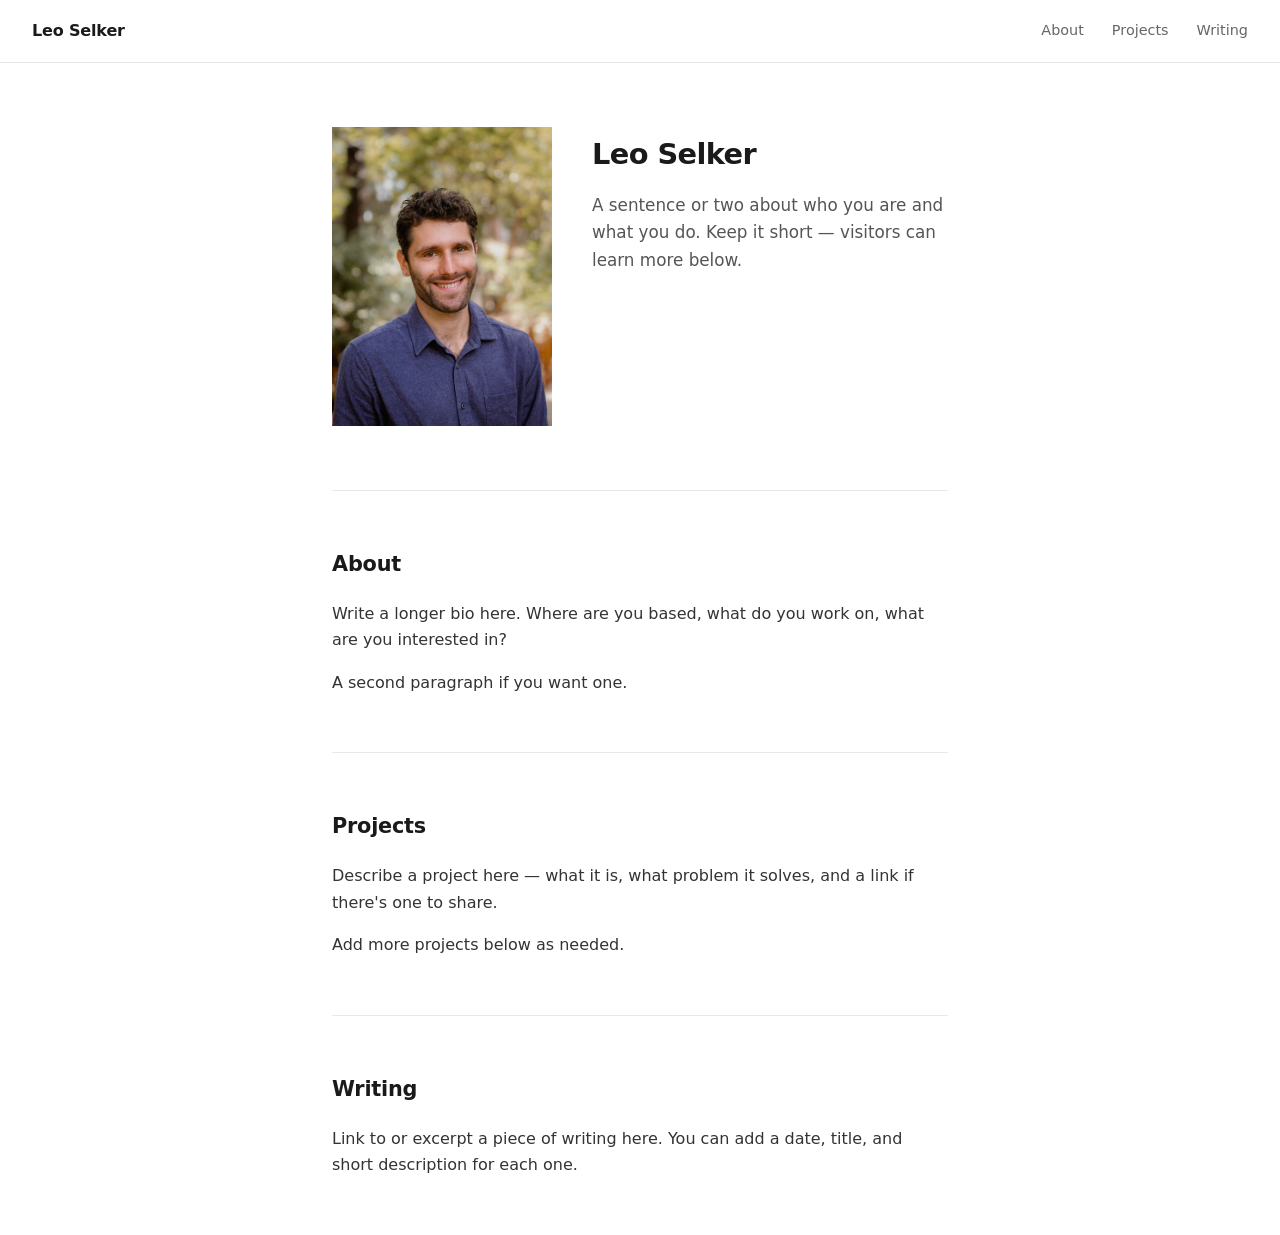
==== index.html @ bfef5b64 "Initial commit" ====
<!DOCTYPE html>
<html lang="en">
<head>
  <meta charset="UTF-8">
  <meta name="viewport" content="width=device-width, initial-scale=1.0">
  <title>Leo Selker</title>
  <link rel="stylesheet" href="style.css">
</head>
<body>
  <nav>
    <a href="#top" class="site-name">Leo Selker</a>
    <a href="#about">About</a>
    <a href="#projects">Projects</a>
    <a href="#writing">Writing</a>
  </nav>

  <main>
    <section id="top" class="home">
      <img src="photo.jpg" alt="Leo Selker">
      <div class="home-text">
        <h1>Leo Selker</h1>
        <p>A sentence or two about who you are and what you do. Keep it short — visitors can learn more below.</p>
      </div>
    </section>

    <section id="about" class="page">
      <h2>About</h2>
      <p>Write a longer bio here. Where are you based, what do you work on, what are you interested in?</p>
      <p>A second paragraph if you want one.</p>
    </section>

    <section id="projects" class="page">
      <h2>Projects</h2>
      <p>Describe a project here — what it is, what problem it solves, and a link if there's one to share.</p>
      <p>Add more projects below as needed.</p>
    </section>

    <section id="writing" class="page">
      <h2>Writing</h2>
      <p>Link to or excerpt a piece of writing here. You can add a date, title, and short description for each one.</p>
    </section>
  </main>
</body>
</html>
---- style.css ----
*, *::before, *::after {
  box-sizing: border-box;
  margin: 0;
  padding: 0;
}

html {
  scroll-behavior: smooth;
}

body {
  font-family: -apple-system, BlinkMacSystemFont, 'Segoe UI', system-ui, sans-serif;
  color: #1a1a1a;
  background: #fff;
  line-height: 1.65;
}

/* ── Navigation ── */
nav {
  position: sticky;
  top: 0;
  z-index: 10;
  display: flex;
  align-items: center;
  gap: 1.75rem;
  padding: 1.1rem 2rem;
  background: rgba(255, 255, 255, 0.92);
  backdrop-filter: blur(8px);
  border-bottom: 1px solid #e8e8e8;
}

nav .site-name {
  font-weight: 600;
  font-size: 1rem;
  color: #1a1a1a;
  text-decoration: none;
  margin-right: auto;
  letter-spacing: -0.01em;
}

nav a {
  text-decoration: none;
  color: #666;
  font-size: 0.9rem;
}

nav a:hover {
  color: #1a1a1a;
}

/* ── Page wrapper ── */
main {
  max-width: 680px;
  margin: 0 auto;
  padding: 0 2rem;
}

/* ── Home section ── */
.home {
  display: flex;
  flex-direction: row;
  align-items: flex-start;
  gap: 2.5rem;
  padding: 4rem 0;
}

.home img {
  width: 220px;
  height: auto;
  flex-shrink: 0;
  display: block;
}

.home-text {
  display: flex;
  flex-direction: column;
  gap: 0.85rem;
  padding-top: 0.25rem;
}

.home h1 {
  font-size: 1.8rem;
  font-weight: 600;
  letter-spacing: -0.02em;
}

.home p {
  font-size: 1.05rem;
  color: #555;
}

/* ── Content sections ── */
.page {
  padding: 3.5rem 0;
  border-top: 1px solid #e8e8e8;
}

.page h2 {
  font-size: 1.3rem;
  font-weight: 600;
  letter-spacing: -0.01em;
  margin-bottom: 1.25rem;
}

.page p {
  font-size: 1rem;
  color: #333;
  margin-bottom: 1rem;
}

.page p:last-child {
  margin-bottom: 0;
}

/* ── Responsive ── */
@media (max-width: 480px) {
  nav {
    gap: 1.2rem;
    padding: 1rem 1.25rem;
  }

  main {
    padding: 0 1.25rem;
  }

  .home {
    flex-direction: column;
  }

  .home img {
    width: 100%;
  }

  .home h1 {
    font-size: 1.5rem;
  }
}
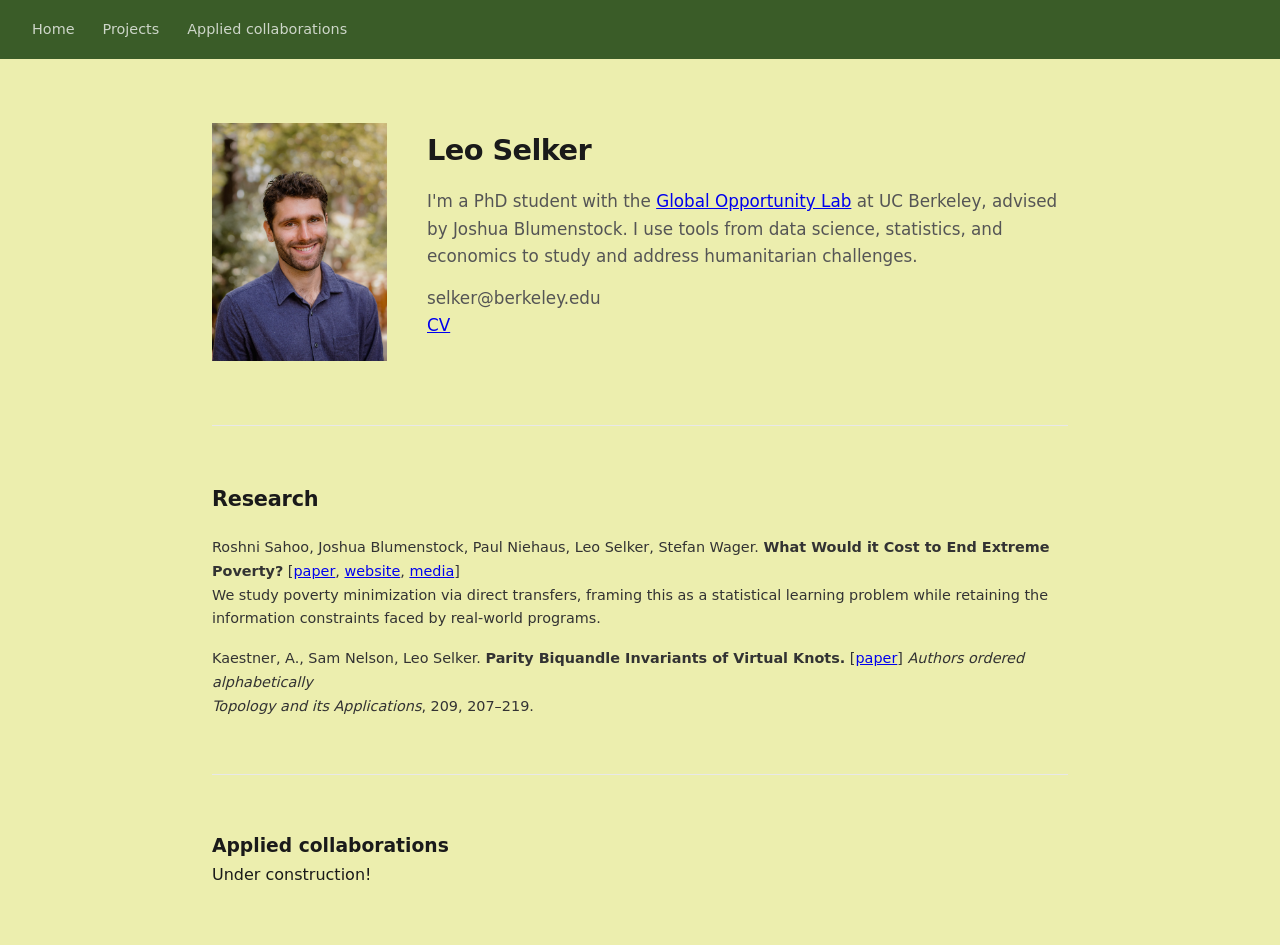
==== commit 39cdfadf: "Fixing paths" ====
--- a/index.html
+++ b/index.html
@@ -8,10 +8,9 @@
 </head>
 <body>
   <nav>
-    <a href="#top" class="site-name">Leo Selker</a>
-    <a href="#about">About</a>
+    <a href="#top">Home</a>
     <a href="#projects">Projects</a>
-    <a href="#writing">Writing</a>
+    <a href="#collaborations">Applied collaborations</a>
   </nav>
 
   <main>
@@ -19,26 +18,30 @@
       <img src="photo.jpg" alt="Leo Selker">
       <div class="home-text">
         <h1>Leo Selker</h1>
-        <p>A sentence or two about who you are and what you do. Keep it short — visitors can learn more below.</p>
+        <p>
+	   I'm a PhD student with the <a href=https://gol.berkeley.edu/>Global Opportunity Lab</a> at UC Berkeley, advised by Joshua Blumenstock. I use tools from data science, statistics, and economics to study and address humanitarian challenges.
+	</p>
+        <p>selker@berkeley.edu<br><a href="cv_20251217.pdf">CV</a></p>
       </div>
     </section>
 
-    <section id="about" class="page">
-      <h2>About</h2>
-      <p>Write a longer bio here. Where are you based, what do you work on, what are you interested in?</p>
-      <p>A second paragraph if you want one.</p>
+    <section id="projects" class="page">
+      <h2>Research</h2>
+      <p>
+        Roshni Sahoo, Joshua Blumenstock, Paul Niehaus, Leo Selker, Stefan Wager. <strong>What Would it Cost to End Extreme Poverty?</strong>
+        [<a href="eop_20251209.pdf">paper</a>, <a href="https://cega.berkeley.edu/end-of-poverty/">website</a>, <a href="https://www.vox.com/future-perfect/472422/the-low-low-cost-of-ending-extreme-poverty">media</a>]<br>
+        We study poverty minimization via direct transfers, framing this as a statistical learning problem while retaining the information constraints faced by real-world programs.
+      </p>
+      <p>
+        Kaestner, A., Sam Nelson, Leo Selker. <strong>Parity Biquandle Invariants of Virtual Knots.</strong>
+        [<a href="http://doi.org/10.1016/J.TOPOL.2016.06.010">paper</a>] <em>Authors ordered alphabetically</em> <br>
+        <em>Topology and its Applications</em>, 209, 207–219. 
+      </p>
     </section>
-
-    <section id="projects" class="page">
-      <h2>Projects</h2>
-      <p>Describe a project here — what it is, what problem it solves, and a link if there's one to share.</p>
-      <p>Add more projects below as needed.</p>
-    </section>
-
-    <section id="writing" class="page">
-      <h2>Writing</h2>
-      <p>Link to or excerpt a piece of writing here. You can add a date, title, and short description for each one.</p>
-    </section>
+    <section id="collaborations" class="page">
+      <h3> Applied collaborations</h3>
+      <h>Under construction!</h>
+    </sectiopn>
   </main>
 </body>
 </html>
--- a/style.css
+++ b/style.css
@@ -11,7 +11,7 @@
 body {
   font-family: -apple-system, BlinkMacSystemFont, 'Segoe UI', system-ui, sans-serif;
   color: #1a1a1a;
-  background: #fff;
+  background: #eceeae;
   line-height: 1.65;
 }
 
@@ -24,33 +24,22 @@
   align-items: center;
   gap: 1.75rem;
   padding: 1.1rem 2rem;
-  background: rgba(255, 255, 255, 0.92);
-  backdrop-filter: blur(8px);
-  border-bottom: 1px solid #e8e8e8;
-}
-
-nav .site-name {
-  font-weight: 600;
-  font-size: 1rem;
-  color: #1a1a1a;
-  text-decoration: none;
-  margin-right: auto;
-  letter-spacing: -0.01em;
+  background: #3a5c28;
 }
 
 nav a {
   text-decoration: none;
-  color: #666;
+  color: rgba(255, 255, 255, 0.75);
   font-size: 0.9rem;
 }
 
 nav a:hover {
-  color: #1a1a1a;
+  color: #fff;
 }
 
 /* ── Page wrapper ── */
 main {
-  max-width: 680px;
+  max-width: 920px;
   margin: 0 auto;
   padding: 0 2rem;
 }
@@ -65,7 +54,7 @@
 }
 
 .home img {
-  width: 220px;
+  width: 175px;
   height: auto;
   flex-shrink: 0;
   display: block;
@@ -103,7 +92,7 @@
 }
 
 .page p {
-  font-size: 1rem;
+  font-size: 0.9rem;
   color: #333;
   margin-bottom: 1rem;
 }
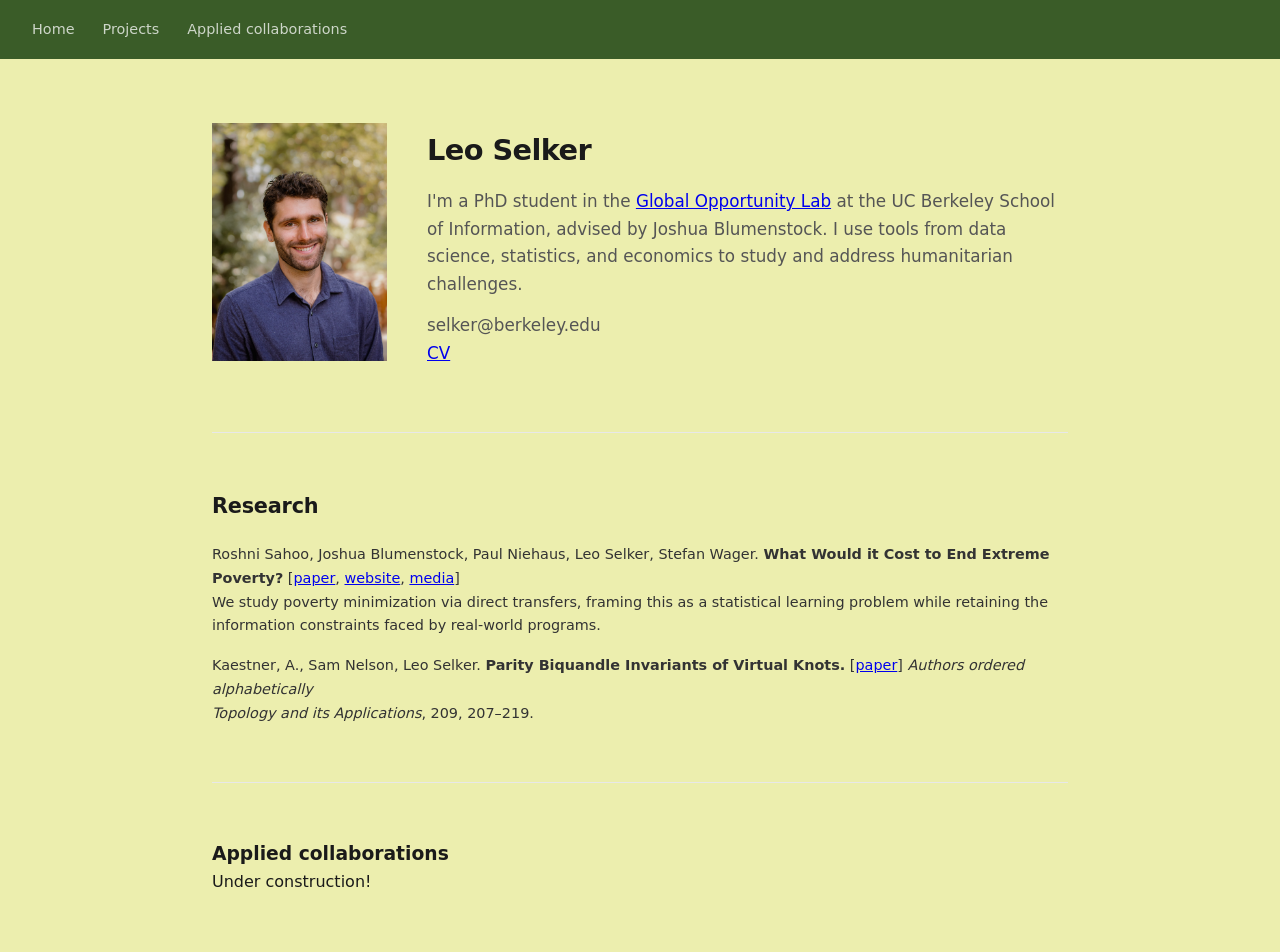
==== commit 15f48cec: "edit" ====
--- a/index.html
+++ b/index.html
@@ -19,7 +19,7 @@
       <div class="home-text">
         <h1>Leo Selker</h1>
         <p>
-	   I'm a PhD student with the <a href=https://gol.berkeley.edu/>Global Opportunity Lab</a> at UC Berkeley, advised by Joshua Blumenstock. I use tools from data science, statistics, and economics to study and address humanitarian challenges.
+	   I'm a PhD student in the <a href=https://gol.berkeley.edu/>Global Opportunity Lab</a> at the UC Berkeley School of Information, advised by Joshua Blumenstock. I use tools from data science, statistics, and economics to study and address humanitarian challenges.
 	</p>
         <p>selker@berkeley.edu<br><a href="cv_20251217.pdf">CV</a></p>
       </div>
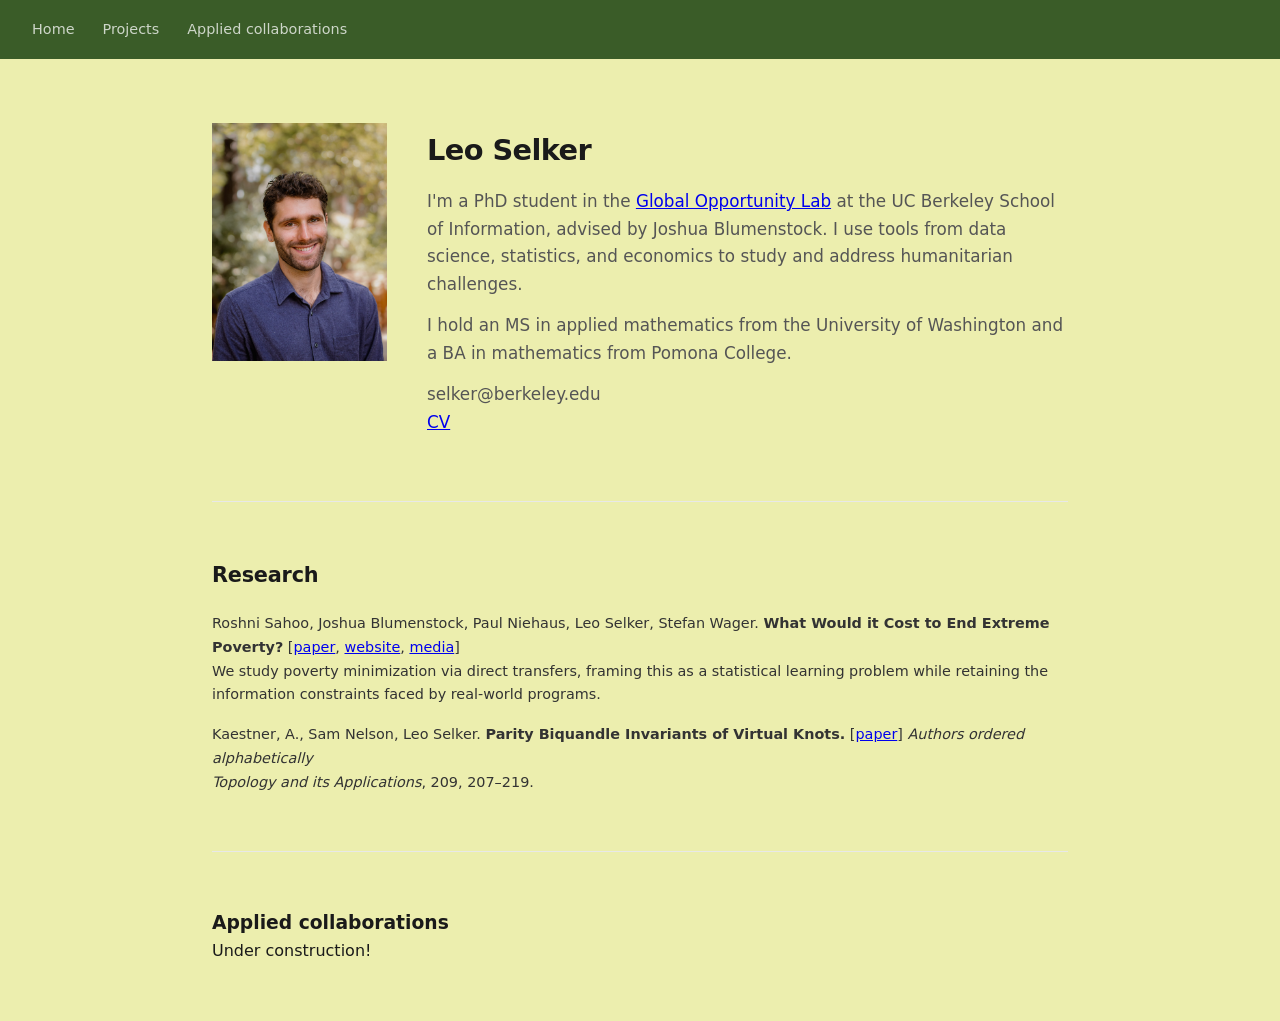
==== commit a6533ec8: "Renaming and small tweaks" ====
--- a/index.html
+++ b/index.html
@@ -20,8 +20,11 @@
         <h1>Leo Selker</h1>
         <p>
 	   I'm a PhD student in the <a href=https://gol.berkeley.edu/>Global Opportunity Lab</a> at the UC Berkeley School of Information, advised by Joshua Blumenstock. I use tools from data science, statistics, and economics to study and address humanitarian challenges.
+  </p>
+  <p>
+      I hold an MS in applied mathematics from the University of Washington and a BA in mathematics from Pomona College.
 	</p>
-        <p>selker@berkeley.edu<br><a href="cv_20251217.pdf">CV</a></p>
+        <p>selker@berkeley.edu<br><a href="cv.pdf">CV</a></p>
       </div>
     </section>
 
@@ -29,7 +32,7 @@
       <h2>Research</h2>
       <p>
         Roshni Sahoo, Joshua Blumenstock, Paul Niehaus, Leo Selker, Stefan Wager. <strong>What Would it Cost to End Extreme Poverty?</strong>
-        [<a href="eop_20251209.pdf">paper</a>, <a href="https://cega.berkeley.edu/end-of-poverty/">website</a>, <a href="https://www.vox.com/future-perfect/472422/the-low-low-cost-of-ending-extreme-poverty">media</a>]<br>
+        [<a href="eop.pdf">paper</a>, <a href="https://cega.berkeley.edu/end-of-poverty/">website</a>, <a href="https://www.vox.com/future-perfect/472422/the-low-low-cost-of-ending-extreme-poverty">media</a>]<br>
         We study poverty minimization via direct transfers, framing this as a statistical learning problem while retaining the information constraints faced by real-world programs.
       </p>
       <p>
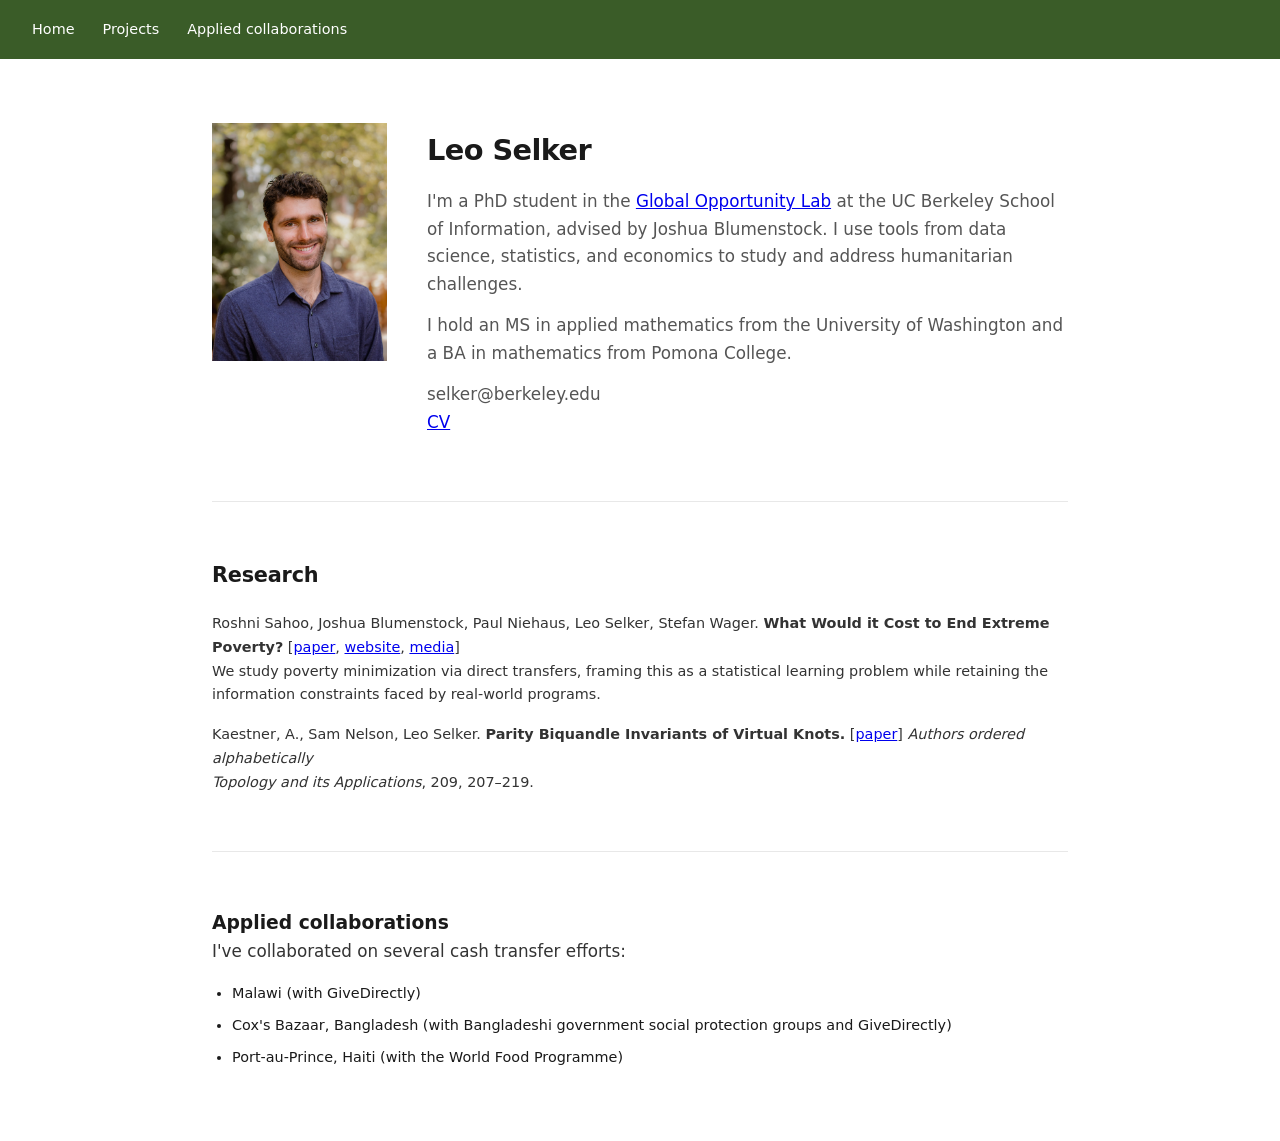
==== commit 14d219d5: "Adding applied collaborations" ====
--- a/index.html
+++ b/index.html
@@ -30,21 +30,26 @@
 
     <section id="projects" class="page">
       <h2>Research</h2>
-      <p>
+      <p class="subitem">
         Roshni Sahoo, Joshua Blumenstock, Paul Niehaus, Leo Selker, Stefan Wager. <strong>What Would it Cost to End Extreme Poverty?</strong>
         [<a href="eop.pdf">paper</a>, <a href="https://cega.berkeley.edu/end-of-poverty/">website</a>, <a href="https://www.vox.com/future-perfect/472422/the-low-low-cost-of-ending-extreme-poverty">media</a>]<br>
         We study poverty minimization via direct transfers, framing this as a statistical learning problem while retaining the information constraints faced by real-world programs.
       </p>
-      <p>
+      <p class="subitem">
         Kaestner, A., Sam Nelson, Leo Selker. <strong>Parity Biquandle Invariants of Virtual Knots.</strong>
         [<a href="http://doi.org/10.1016/J.TOPOL.2016.06.010">paper</a>] <em>Authors ordered alphabetically</em> <br>
         <em>Topology and its Applications</em>, 209, 207–219. 
       </p>
     </section>
     <section id="collaborations" class="page">
-      <h3> Applied collaborations</h3>
-      <h>Under construction!</h>
-    </sectiopn>
+      <h3>Applied collaborations</h3>
+      <p>I've collaborated on several cash transfer efforts:</p>
+      <ul>
+        <li>Malawi (with GiveDirectly)</li>
+        <li>Cox's Bazaar, Bangladesh (with Bangladeshi government social protection groups and GiveDirectly)</li>
+        <li>Port-au-Prince, Haiti (with the World Food Programme)</li>
+      </ul>
+    </section>
   </main>
 </body>
 </html>
--- a/style.css
+++ b/style.css
@@ -11,7 +11,7 @@
 body {
   font-family: -apple-system, BlinkMacSystemFont, 'Segoe UI', system-ui, sans-serif;
   color: #1a1a1a;
-  background: #eceeae;
+  background: #ffffff;
   line-height: 1.65;
 }
 
@@ -29,12 +29,12 @@
 
 nav a {
   text-decoration: none;
-  color: rgba(255, 255, 255, 0.75);
+  color: #fff;
   font-size: 0.9rem;
 }
 
 nav a:hover {
-  color: #fff;
+  color: rgba(255, 255, 255, 0.75);
 }
 
 /* ── Page wrapper ── */
@@ -92,9 +92,25 @@
 }
 
 .page p {
+  font-size: 1.05rem;
+  color: #333;
+}
+
+.page p.subitem,
+.page ul li {
   font-size: 0.9rem;
-  color: #333;
+}
+
+.page p {
   margin-bottom: 1rem;
+}
+
+.page ul {
+  margin: 0 0 1rem 1.25rem;
+}
+
+.page li {
+  margin-bottom: 0.5rem;
 }
 
 .page p:last-child {
